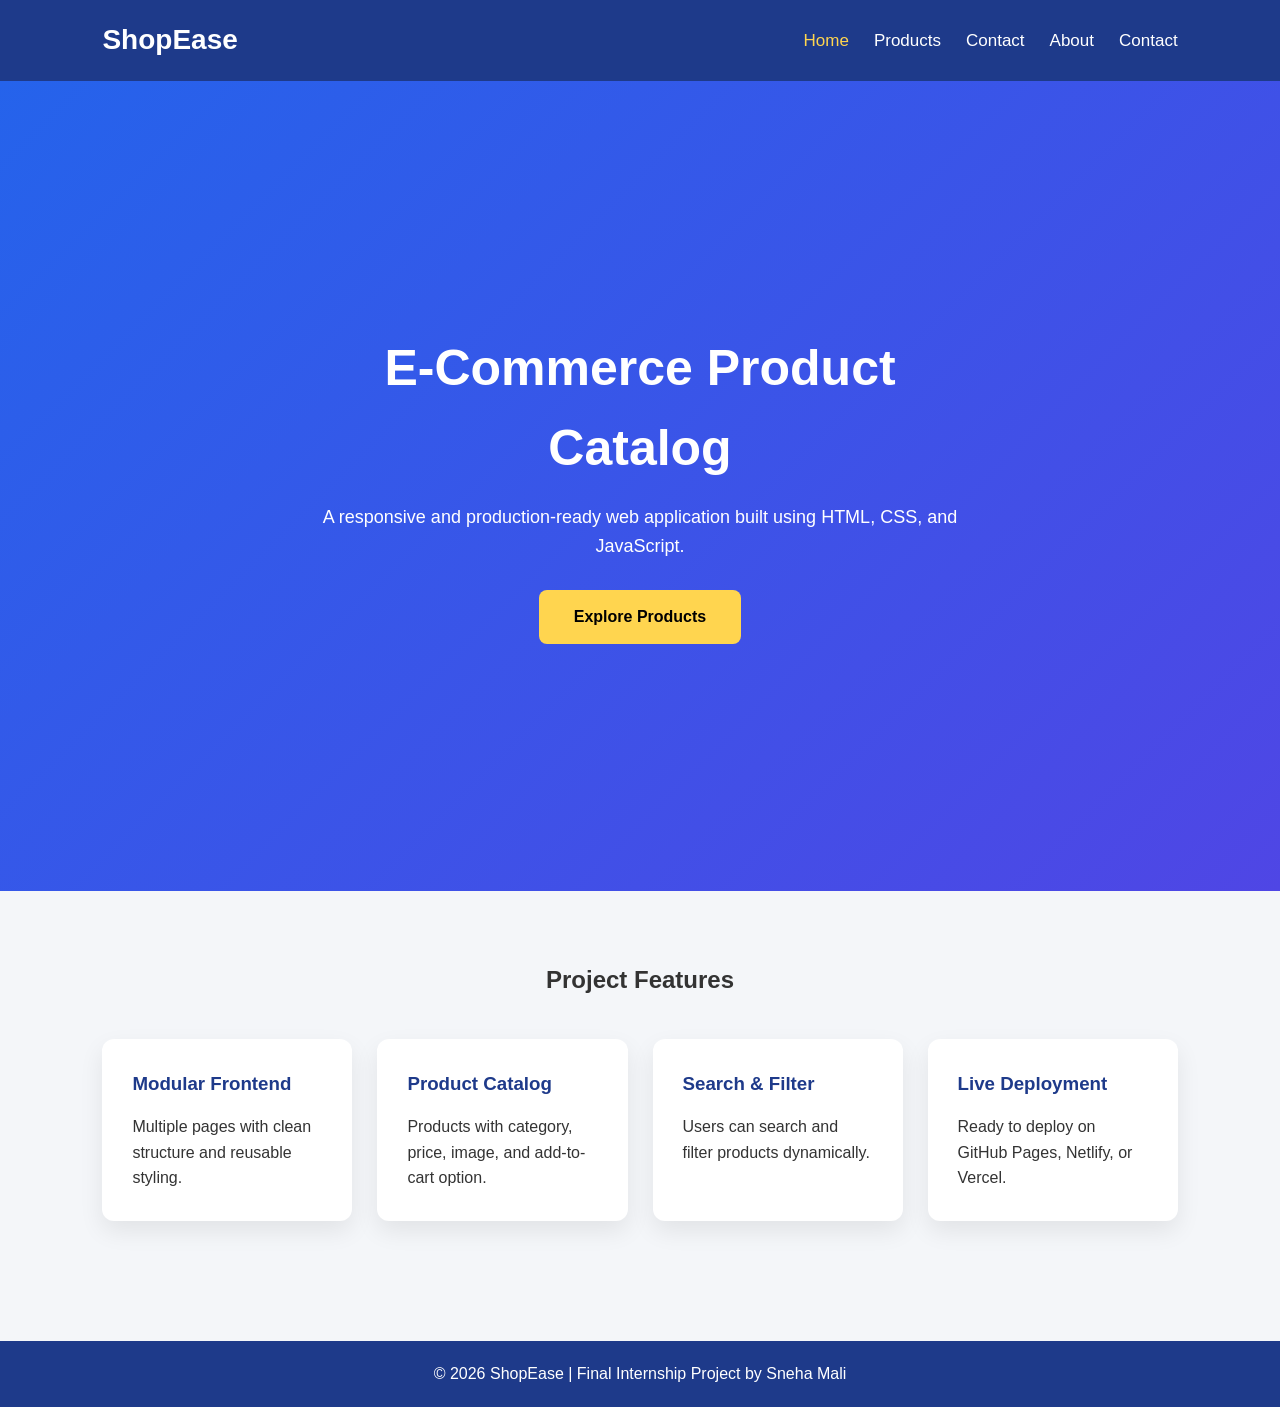
==== index.html @ 77bc5076 "Update index.html" ====
<!DOCTYPE html>
<html lang="en">
<head>
    <meta charset="UTF-8">
    <meta name="viewport" content="width=device-width, initial-scale=1.0">
    <title>E-Commerce Product Catalog</title>
    <link rel="stylesheet" href="style.css">
</head>
<body>

<header>
    <nav class="navbar">
        <h2 class="logo">ShopEase</h2>

        <ul class="nav-links">
            <li><a href="index.html" class="active">Home</a></li>
            <li><a href="products.html">Products</a></li>
            <li><a href="#contact">Contact</a></li>
            <li><a href="about.html">About</a></li>
            <li><a href="#contact">Contact</a></li>
        </ul>
       
    </nav>
</header>

<section class="hero">
    <div class="hero-content">
        <h1>E-Commerce Product Catalog</h1>
        <p>
            A responsive and production-ready web application built using
            HTML, CSS, and JavaScript.
        </p>
        <a href="products.html" class="btn">Explore Products</a>
    </div>
</section>

<section class="features">
    <h2>Project Features</h2>

    <div class="feature-container">
        <div class="feature-box">
            <h3>Modular Frontend</h3>
            <p>Multiple pages with clean structure and reusable styling.</p>
        </div>

        <div class="feature-box">
            <h3>Product Catalog</h3>
            <p>Products with category, price, image, and add-to-cart option.</p>
        </div>

        <div class="feature-box">
            <h3>Search & Filter</h3>
            <p>Users can search and filter products dynamically.</p>
        </div>

        <div class="feature-box">
            <h3>Live Deployment</h3>
            <p>Ready to deploy on GitHub Pages, Netlify, or Vercel.</p>
        </div>
    </div>
</section>
    <section id="contact">
    
</section>

<footer>
    <p>© 2026 ShopEase | Final Internship Project by Sneha Mali</p>
</footer>
    
</body>
</html>
---- style.css ----
*{
    margin:0;
    padding:0;
    box-sizing:border-box;
    font-family:'Poppins',sans-serif;
}

body{
    background:#f4f6f9;
    color:#333;
    line-height:1.6;
}

a{
    text-decoration:none;
}

ul{
    list-style:none;
}

/* Navbar */

.navbar{
    display:flex;
    justify-content:space-between;
    align-items:center;
    background:#1e3a8a;
    color:#fff;
    padding:18px 8%;
    position:sticky;
    top:0;
    z-index:100;
}

.logo{
    font-size:28px;
    font-weight:bold;
}

.nav-links{
    display:flex;
    gap:25px;
}

.nav-links a{
    color:white;
    font-size:17px;
    transition:.3s;
}

.nav-links a:hover,
.nav-links .active{
    color:#ffd54f;
}

/* Hero */

.hero{
    height:90vh;
    display:flex;
    justify-content:center;
    align-items:center;
    text-align:center;
    background:linear-gradient(135deg,#2563eb,#4f46e5);
    color:white;
}

.hero-content{
    max-width:700px;
}

.hero h1{
    font-size:50px;
    margin-bottom:15px;
}

.hero h2{
    font-size:32px;
    margin-bottom:20px;
}

.hero p{
    font-size:18px;
    margin-bottom:30px;
}

.btn{
    display:inline-block;
    padding:14px 35px;
    background:#ffd54f;
    color:#000;
    border-radius:8px;
    font-weight:600;
    transition:.3s;
}

.btn:hover{
    background:#ffc107;
}

/* Page Header */

.page-header{
    text-align:center;
    padding:60px 20px;
    background:white;
}

.page-header h1{
    font-size:40px;
    margin-bottom:10px;
}

.page-header p{
    color:#666;
}

/* Features */

.features{
    padding:70px 8%;
}

.features h2{
    text-align:center;
    margin-bottom:40px;
}

.feature-container{
    display:grid;
    grid-template-columns:repeat(auto-fit,minmax(250px,1fr));
    gap:25px;
}

.feature-box{
    background:white;
    padding:30px;
    border-radius:12px;
    box-shadow:0 10px 25px rgba(0,0,0,.08);
    transition:.3s;
}

.feature-box:hover{
    transform:translateY(-8px);
}

.feature-box h3{
    margin-bottom:15px;
    color:#1e3a8a;
}

/* Search */

.controls{
    display:flex;
    justify-content:center;
    gap:20px;
    flex-wrap:wrap;
    margin:40px 0;
}

.controls input,
.controls select{
    padding:12px;
    width:280px;
    border:1px solid #ccc;
    border-radius:8px;
    outline:none;
}
/* Product Grid */

.product-grid{
    width:90%;
    margin:40px auto;
    display:grid;
    grid-template-columns:repeat(auto-fit,minmax(260px,1fr));
    gap:30px;
}

.product-card{
    background:#fff;
    border-radius:12px;
    overflow:hidden;
    box-shadow:0 10px 20px rgba(0,0,0,0.08);
    transition:0.3s;
}

.product-card:hover{
    transform:translateY(-8px);
}

.product-card img{
    width:100%;
    height:220px;
    object-fit:cover;
}

.product-info{
    padding:20px;
}

.product-info h3{
    margin-bottom:10px;
    color:#1e3a8a;
}

.product-info p{
    margin:8px 0;
    color:#666;
}

.price{
    font-size:22px;
    color:#16a34a;
    font-weight:bold;
}

.product-info button{
    width:100%;
    margin-top:15px;
    padding:12px;
    border:none;
    background:#2563eb;
    color:#fff;
    border-radius:8px;
    cursor:pointer;
    transition:0.3s;
}

.product-info button:hover{
    background:#1d4ed8;
}

/* Cart */

.cart-container{
    width:90%;
    margin:40px auto;
}

.cart-table{
    width:100%;
    border-collapse:collapse;
    background:#fff;
    box-shadow:0 5px 15px rgba(0,0,0,0.08);
}

.cart-table th,
.cart-table td{
    padding:15px;
    text-align:center;
    border-bottom:1px solid #ddd;
}

.cart-table th{
    background:#2563eb;
    color:white;
}

.cart-summary{
    margin-top:30px;
    background:#fff;
    padding:25px;
    border-radius:10px;
    box-shadow:0 5px 15px rgba(0,0,0,0.08);
}

.cart-summary h2{
    margin-bottom:20px;
}

.cart-summary p{
    margin:10px 0;
    font-size:18px;
}

.cart-summary button{
    margin-top:15px;
    width:100%;
    padding:12px;
    border:none;
    border-radius:8px;
    background:#2563eb;
    color:white;
    cursor:pointer;
    transition:0.3s;
}

.cart-summary button:hover{
    background:#1d4ed8;
}

#clearCartBtn{
    background:#dc2626;
}

#clearCartBtn:hover{
    background:#b91c1c;
}

/* About */

.about-section{
    width:90%;
    margin:50px auto;
    display:grid;
    grid-template-columns:repeat(auto-fit,minmax(300px,1fr));
    gap:25px;
}

.about-card{
    background:white;
    padding:30px;
    border-radius:12px;
    box-shadow:0 5px 15px rgba(0,0,0,0.08);
}

.about-card h2{
    margin-bottom:15px;
    color:#1e3a8a;
}

.skills{
    display:flex;
    flex-wrap:wrap;
    gap:10px;
    margin-top:15px;
}

.skills span{
    background:#2563eb;
    color:white;
    padding:8px 15px;
    border-radius:20px;
    font-size:14px;
}

/* Contact */

.contact-section{
    width:90%;
    margin:50px auto;
    display:grid;
    grid-template-columns:1fr 1fr;
    gap:30px;
}

.contact-info,
.contact-form{
    background:white;
    padding:30px;
    border-radius:12px;
    box-shadow:0 5px 15px rgba(0,0,0,0.08);
}

.contact-info p{
    margin:15px 0;
}

.contact-form input,
.contact-form textarea{
    width:100%;
    padding:12px;
    margin-bottom:15px;
    border:1px solid #ccc;
    border-radius:8px;
    outline:none;
}

.contact-form textarea{
    resize:none;
    height:150px;
}

.contact-form button{
    width:100%;
    padding:12px;
    border:none;
    background:#2563eb;
    color:white;
    border-radius:8px;
    cursor:pointer;
}

.contact-form button:hover{
    background:#1d4ed8;
}

/* Footer */

footer{
    background:#1e3a8a;
    color:white;
    text-align:center;
    padding:20px;
    margin-top:50px;
}

/* Responsive */

@media(max-width:768px){

.navbar{
    flex-direction:column;
    gap:15px;
}

.nav-links{
    flex-wrap:wrap;
    justify-content:center;
}

.hero h1{
    font-size:35px;
}

.hero h2{
    font-size:24px;
}

.contact-section{
    grid-template-columns:1fr;
}

.cart-table{
    display:block;
    overflow-x:auto;
}

}
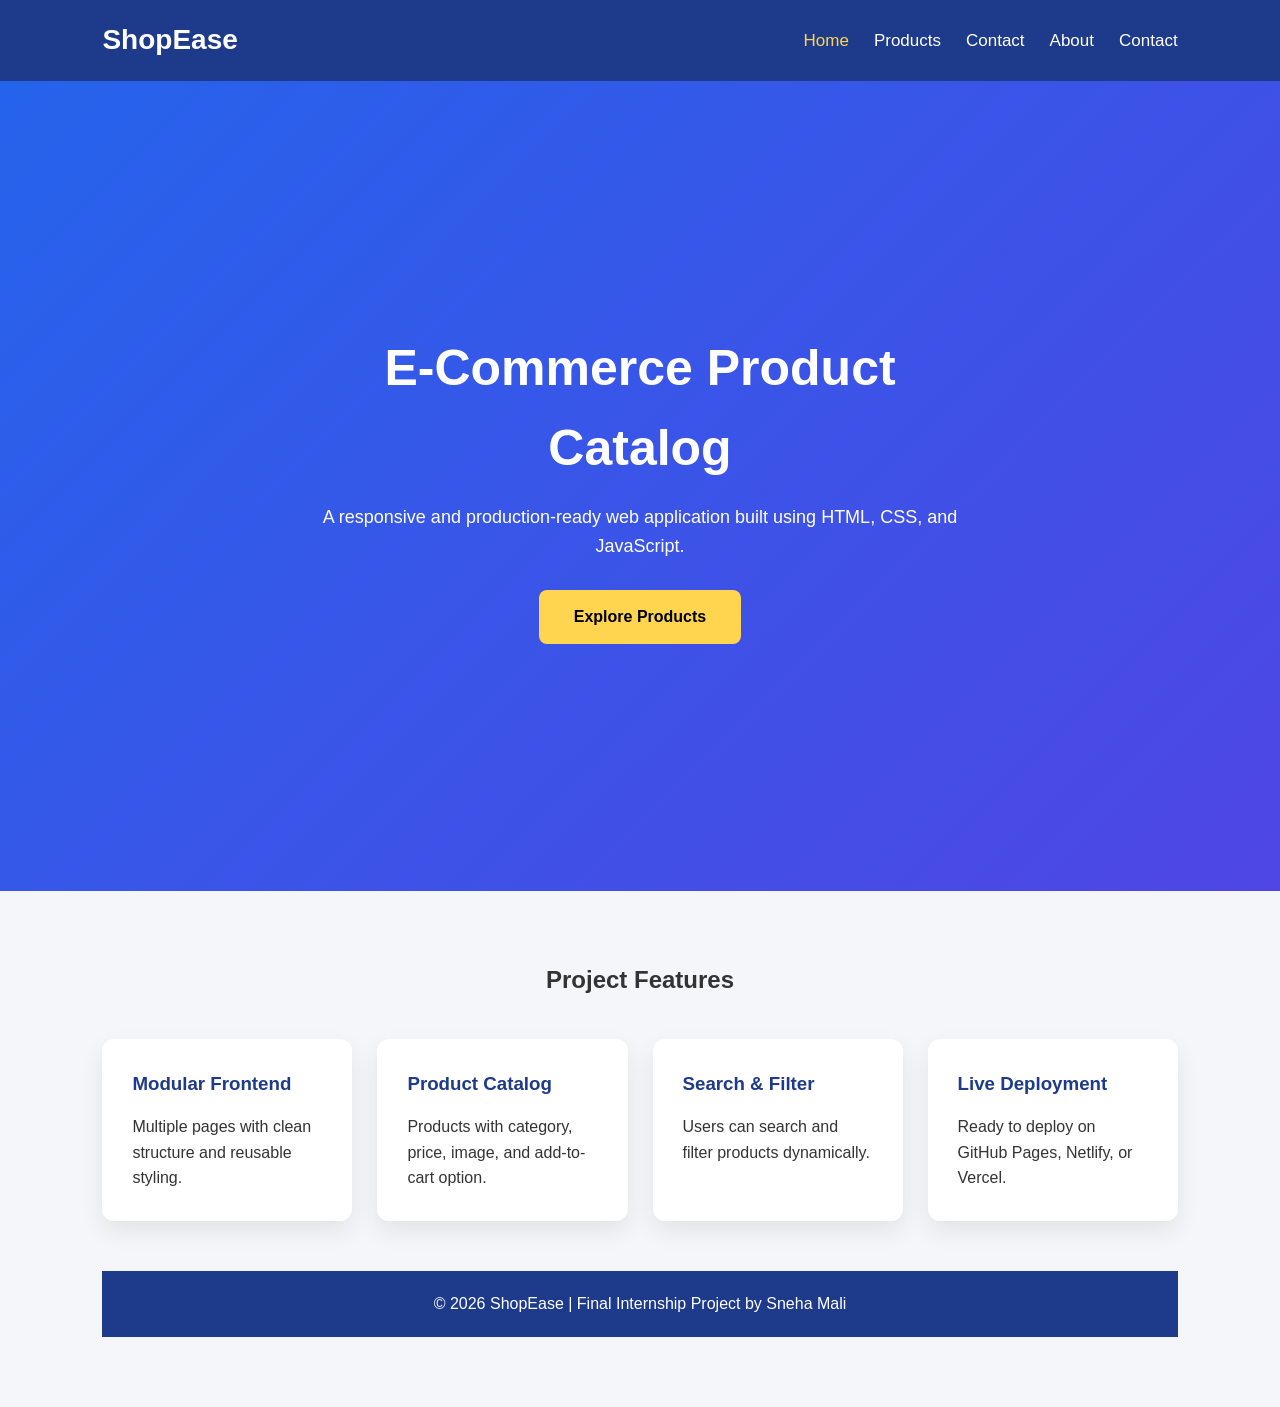
==== commit 7b6f27a4: "Update index.html" ====
--- a/index.html
+++ b/index.html
@@ -58,14 +58,14 @@
             <p>Ready to deploy on GitHub Pages, Netlify, or Vercel.</p>
         </div>
     </div>
-</section>
-    <section id="contact">
-    
-</section>
+
 
 <footer>
     <p>© 2026 ShopEase | Final Internship Project by Sneha Mali</p>
 </footer>
+ </section>
+    <section id="contact">
     
+</section>   
 </body>
 </html>
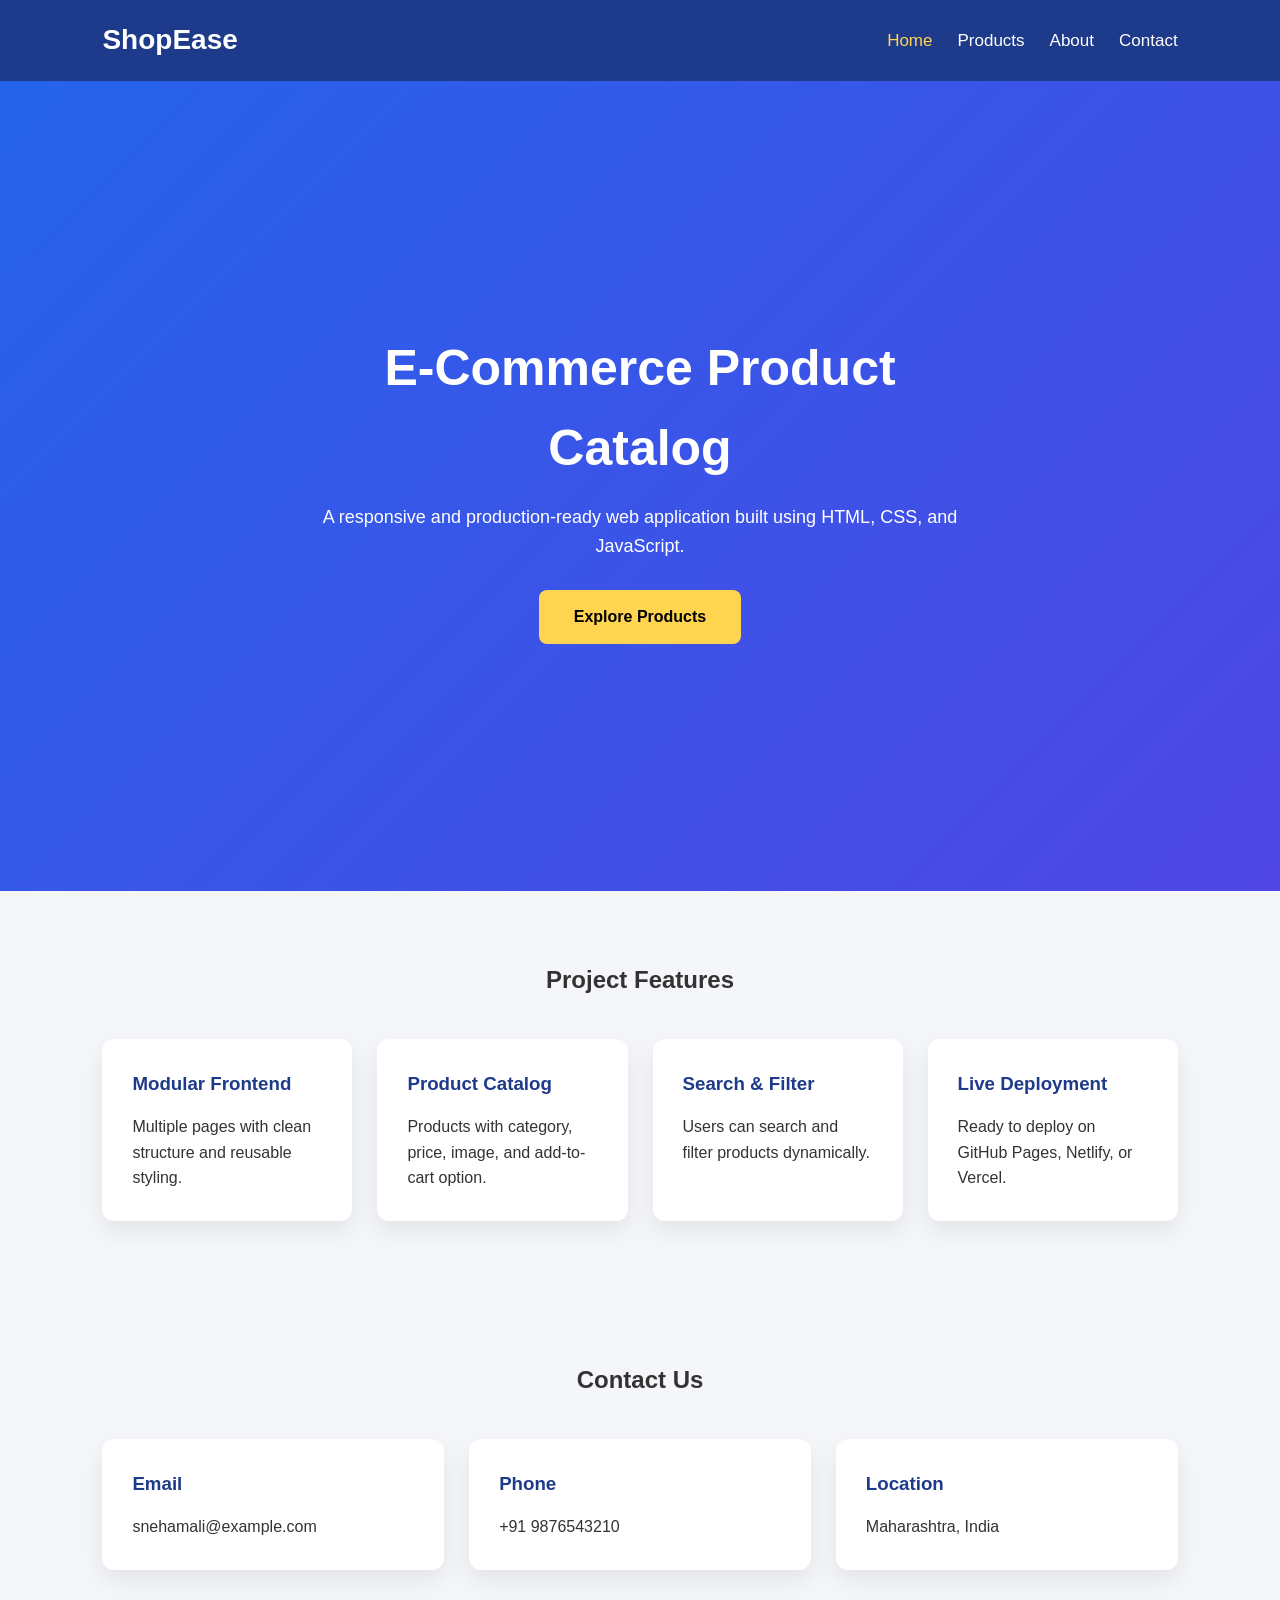
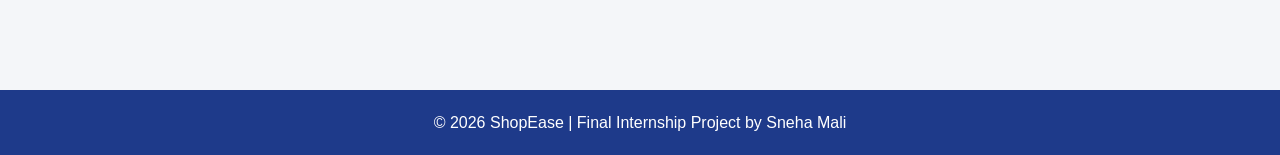
==== commit 11adc934: "Update index.html" ====
--- a/index.html
+++ b/index.html
@@ -15,11 +15,9 @@
         <ul class="nav-links">
             <li><a href="index.html" class="active">Home</a></li>
             <li><a href="products.html">Products</a></li>
-            <li><a href="#contact">Contact</a></li>
             <li><a href="about.html">About</a></li>
             <li><a href="#contact">Contact</a></li>
         </ul>
-       
     </nav>
 </header>
 
@@ -58,14 +56,32 @@
             <p>Ready to deploy on GitHub Pages, Netlify, or Vercel.</p>
         </div>
     </div>
+</section>
 
+<section id="contact" class="features">
+    <h2>Contact Us</h2>
+
+    <div class="feature-container">
+        <div class="feature-box">
+            <h3>Email</h3>
+            <p>snehamali@example.com</p>
+        </div>
+
+        <div class="feature-box">
+            <h3>Phone</h3>
+            <p>+91 9876543210</p>
+        </div>
+
+        <div class="feature-box">
+            <h3>Location</h3>
+            <p>Maharashtra, India</p>
+        </div>
+    </div>
+</section>
 
 <footer>
     <p>© 2026 ShopEase | Final Internship Project by Sneha Mali</p>
 </footer>
- </section>
-    <section id="contact">
-    
-</section>   
+
 </body>
 </html>
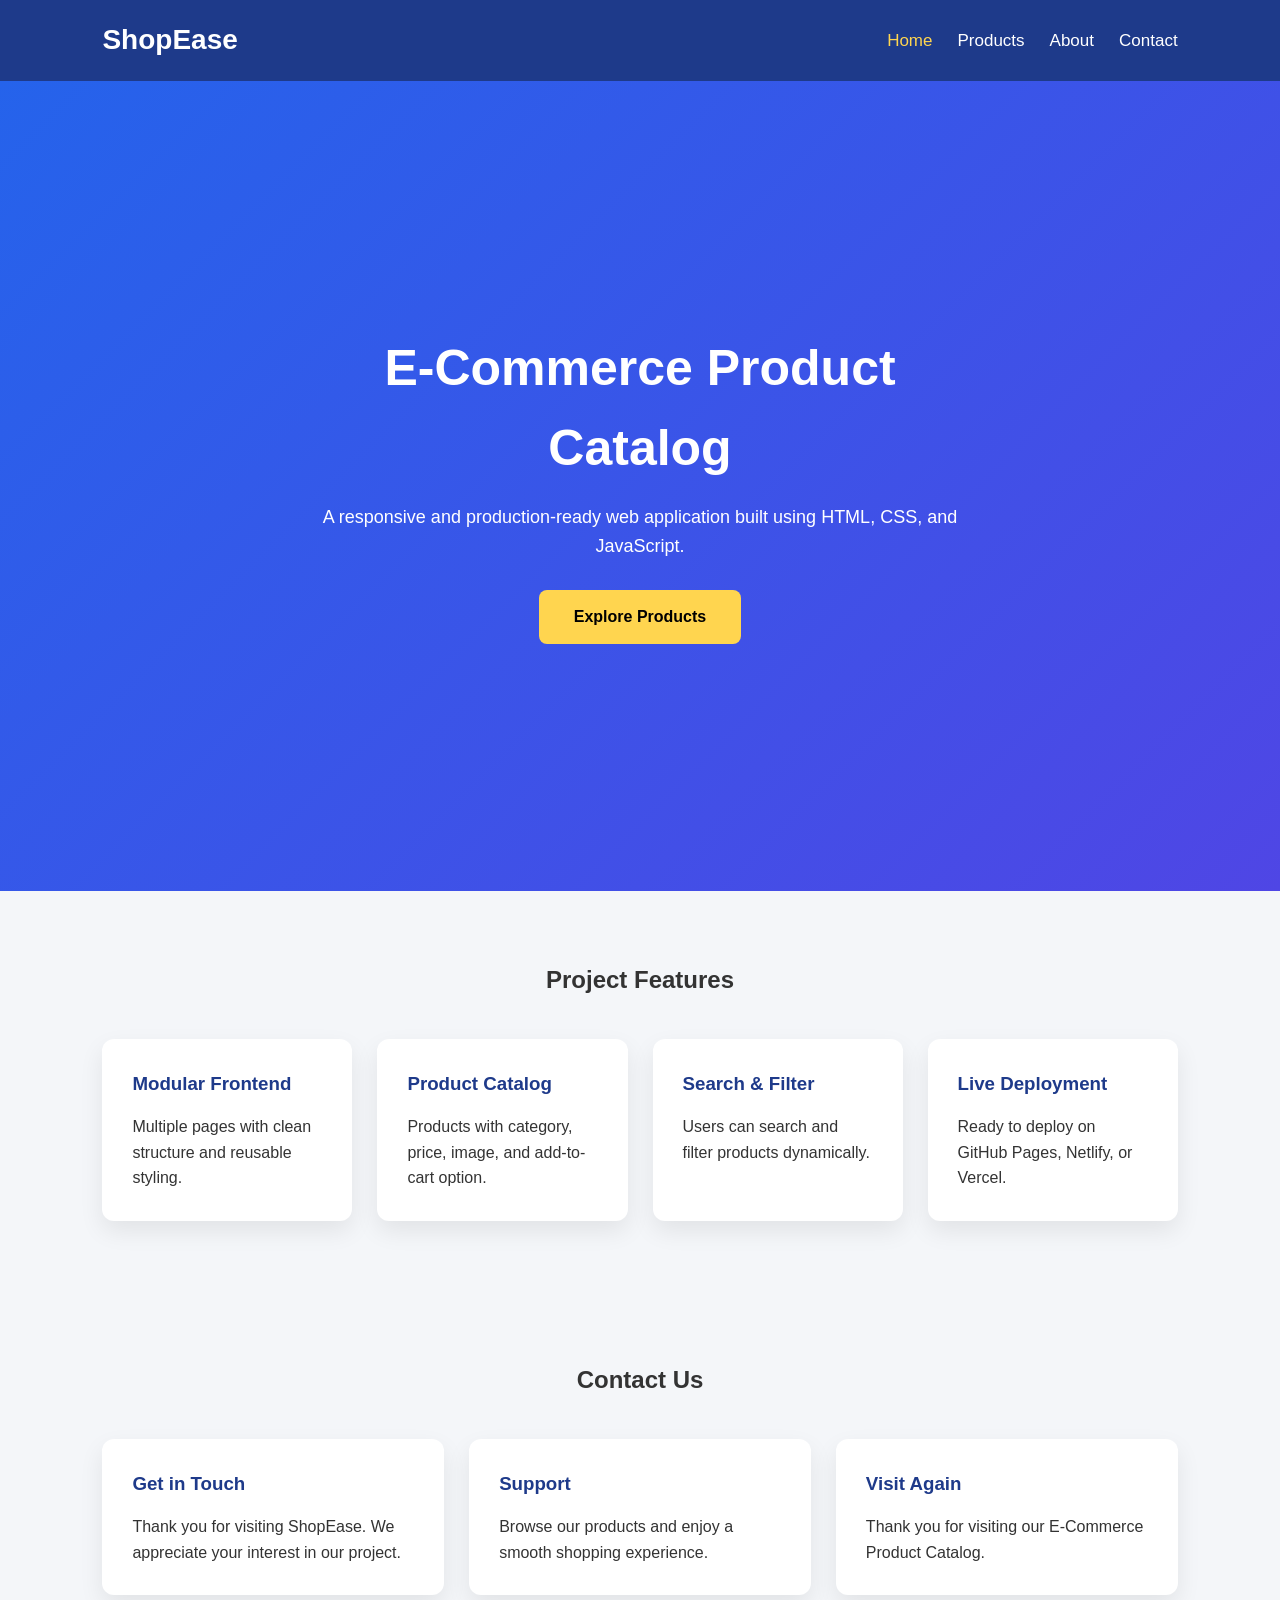
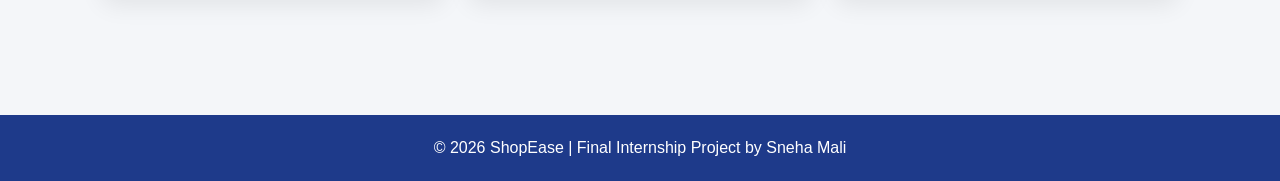
==== commit b944eb69: "Update index.html" ====
--- a/index.html
+++ b/index.html
@@ -1,3 +1,4 @@
+
 <!DOCTYPE html>
 <html lang="en">
 <head>
@@ -21,6 +22,7 @@
     </nav>
 </header>
 
+<!-- Hero Section -->
 <section class="hero">
     <div class="hero-content">
         <h1>E-Commerce Product Catalog</h1>
@@ -32,10 +34,12 @@
     </div>
 </section>
 
+<!-- Features Section -->
 <section class="features">
     <h2>Project Features</h2>
 
     <div class="feature-container">
+
         <div class="feature-box">
             <h3>Modular Frontend</h3>
             <p>Multiple pages with clean structure and reusable styling.</p>
@@ -55,30 +59,42 @@
             <h3>Live Deployment</h3>
             <p>Ready to deploy on GitHub Pages, Netlify, or Vercel.</p>
         </div>
+
     </div>
 </section>
 
+<!-- Contact Section -->
 <section id="contact" class="features">
     <h2>Contact Us</h2>
 
     <div class="feature-container">
+
         <div class="feature-box">
-            <h3>Email</h3>
-            <p>snehamali@example.com</p>
+            <h3>Get in Touch</h3>
+            <p>
+                Thank you for visiting ShopEase.
+                We appreciate your interest in our project.
+            </p>
         </div>
 
         <div class="feature-box">
-            <h3>Phone</h3>
-            <p>+91 9876543210</p>
+            <h3>Support</h3>
+            <p>
+                Browse our products and enjoy a smooth shopping experience.
+            </p>
         </div>
 
         <div class="feature-box">
-            <h3>Location</h3>
-            <p>Maharashtra, India</p>
+            <h3>Visit Again</h3>
+            <p>
+                Thank you for visiting our E-Commerce Product Catalog.
+            </p>
         </div>
+
     </div>
 </section>
 
+<!-- Footer -->
 <footer>
     <p>© 2026 ShopEase | Final Internship Project by Sneha Mali</p>
 </footer>
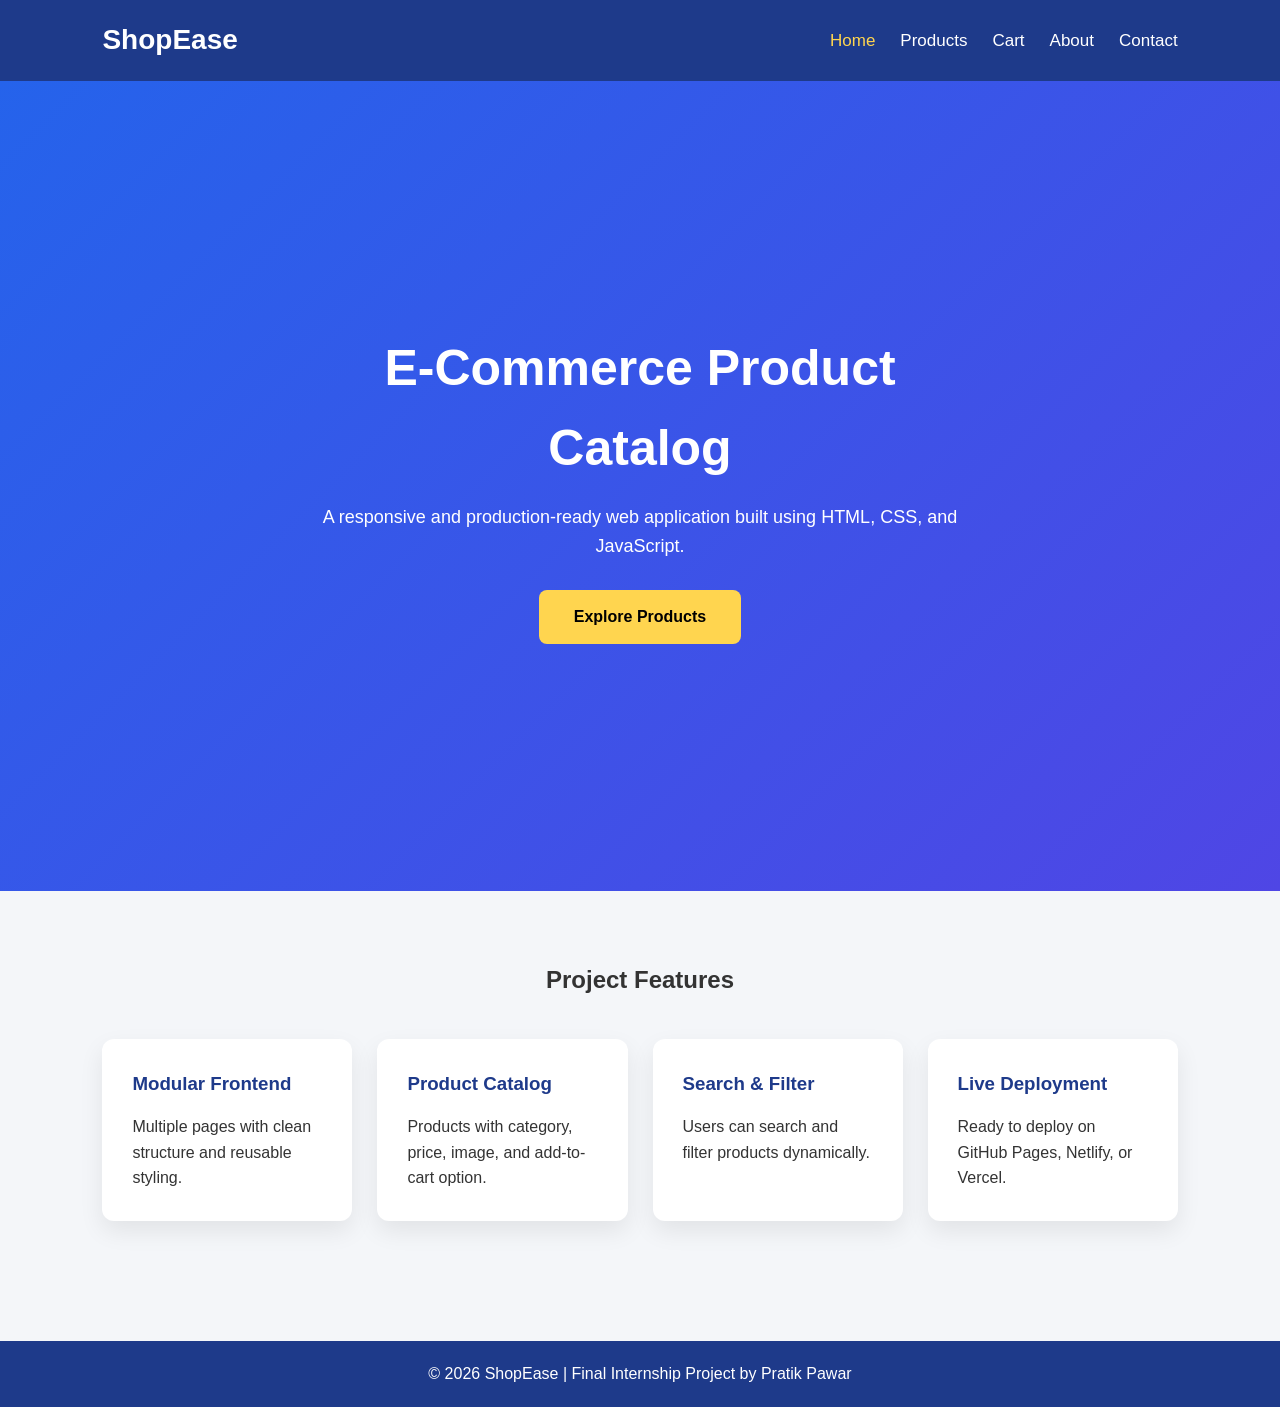
==== commit 5db0c900: "Update index.html" ====
--- a/index.html
+++ b/index.html
@@ -1,3 +1,4 @@
+
 
 <!DOCTYPE html>
 <html lang="en">
@@ -16,13 +17,13 @@
         <ul class="nav-links">
             <li><a href="index.html" class="active">Home</a></li>
             <li><a href="products.html">Products</a></li>
+            <li><a href="cart.html">Cart</a></li>
             <li><a href="about.html">About</a></li>
-            <li><a href="#contact">Contact</a></li>
+            <li><a href="contact.html">Contact</a></li>
         </ul>
     </nav>
 </header>
 
-<!-- Hero Section -->
 <section class="hero">
     <div class="hero-content">
         <h1>E-Commerce Product Catalog</h1>
@@ -34,12 +35,10 @@
     </div>
 </section>
 
-<!-- Features Section -->
 <section class="features">
     <h2>Project Features</h2>
 
     <div class="feature-container">
-
         <div class="feature-box">
             <h3>Modular Frontend</h3>
             <p>Multiple pages with clean structure and reusable styling.</p>
@@ -59,44 +58,11 @@
             <h3>Live Deployment</h3>
             <p>Ready to deploy on GitHub Pages, Netlify, or Vercel.</p>
         </div>
-
     </div>
 </section>
 
-<!-- Contact Section -->
-<section id="contact" class="features">
-    <h2>Contact Us</h2>
-
-    <div class="feature-container">
-
-        <div class="feature-box">
-            <h3>Get in Touch</h3>
-            <p>
-                Thank you for visiting ShopEase.
-                We appreciate your interest in our project.
-            </p>
-        </div>
-
-        <div class="feature-box">
-            <h3>Support</h3>
-            <p>
-                Browse our products and enjoy a smooth shopping experience.
-            </p>
-        </div>
-
-        <div class="feature-box">
-            <h3>Visit Again</h3>
-            <p>
-                Thank you for visiting our E-Commerce Product Catalog.
-            </p>
-        </div>
-
-    </div>
-</section>
-
-<!-- Footer -->
 <footer>
-    <p>© 2026 ShopEase | Final Internship Project by Sneha Mali</p>
+    <p>© 2026 ShopEase | Final Internship Project by Pratik Pawar</p>
 </footer>
 
 </body>
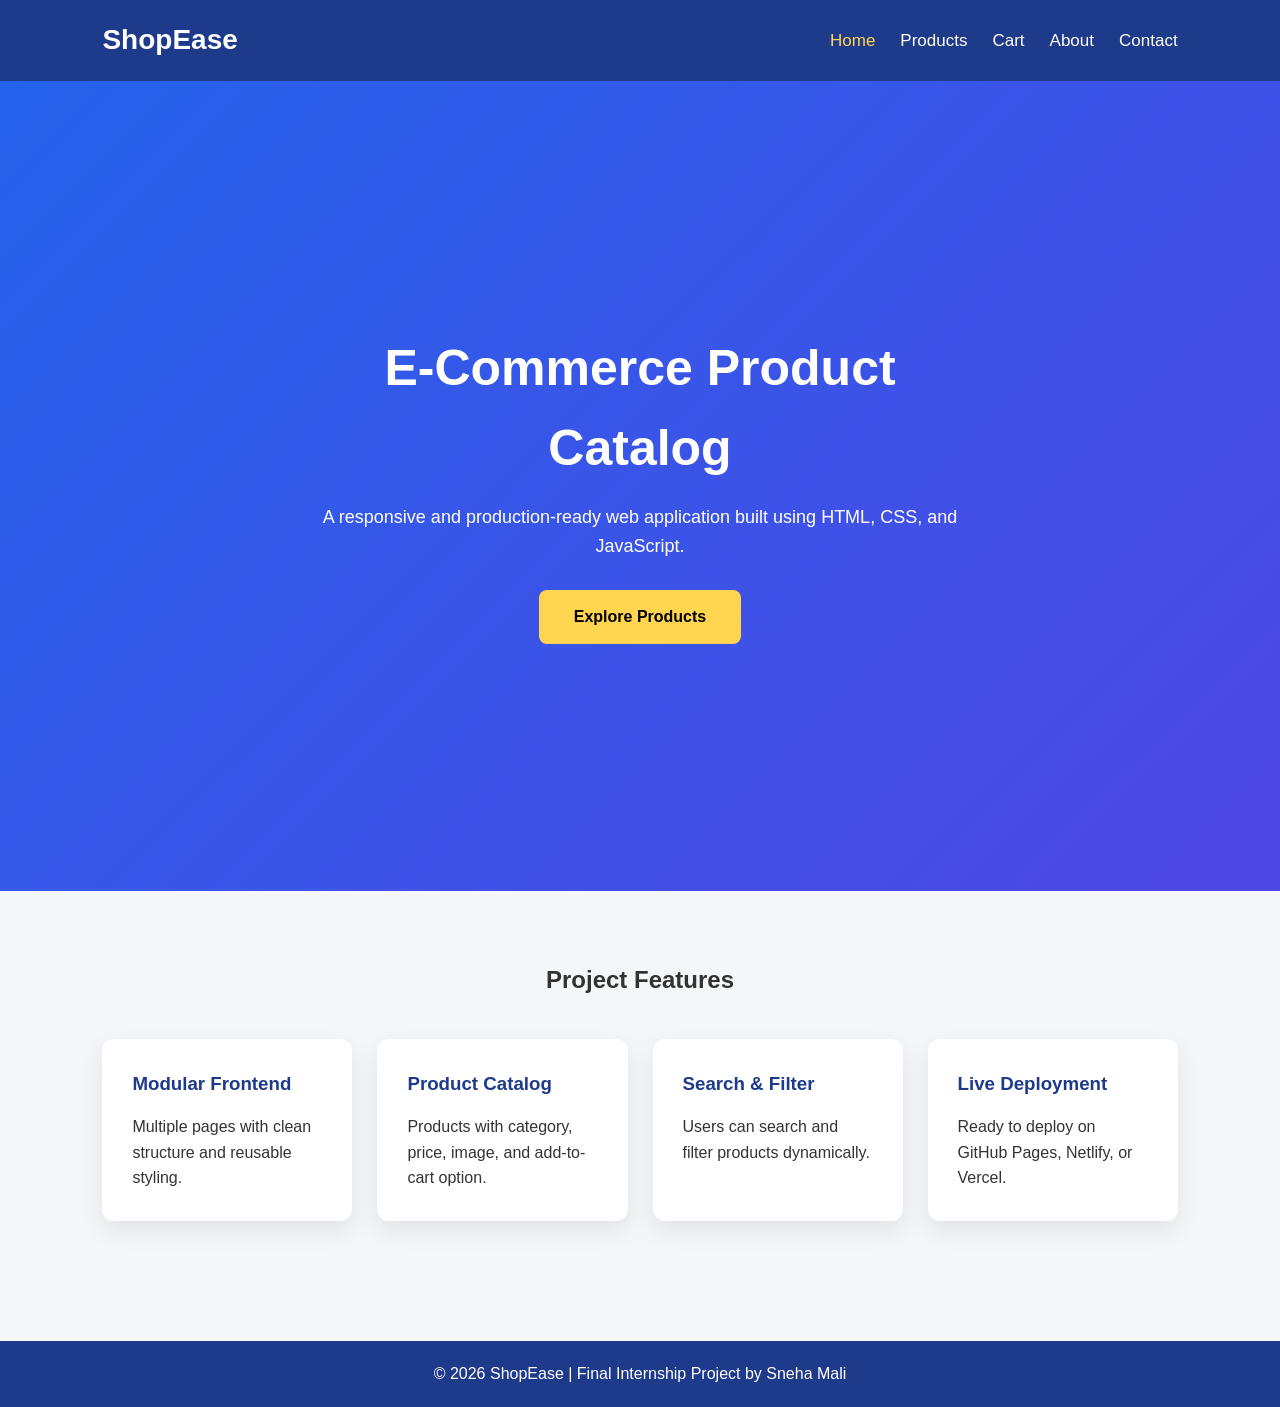
==== commit 91984f41: "Update index.html" ====
--- a/index.html
+++ b/index.html
@@ -62,7 +62,7 @@
 </section>
 
 <footer>
-    <p>© 2026 ShopEase | Final Internship Project by Pratik Pawar</p>
+    <p>© 2026 ShopEase | Final Internship Project by Sneha Mali</p>
 </footer>
 
 </body>
